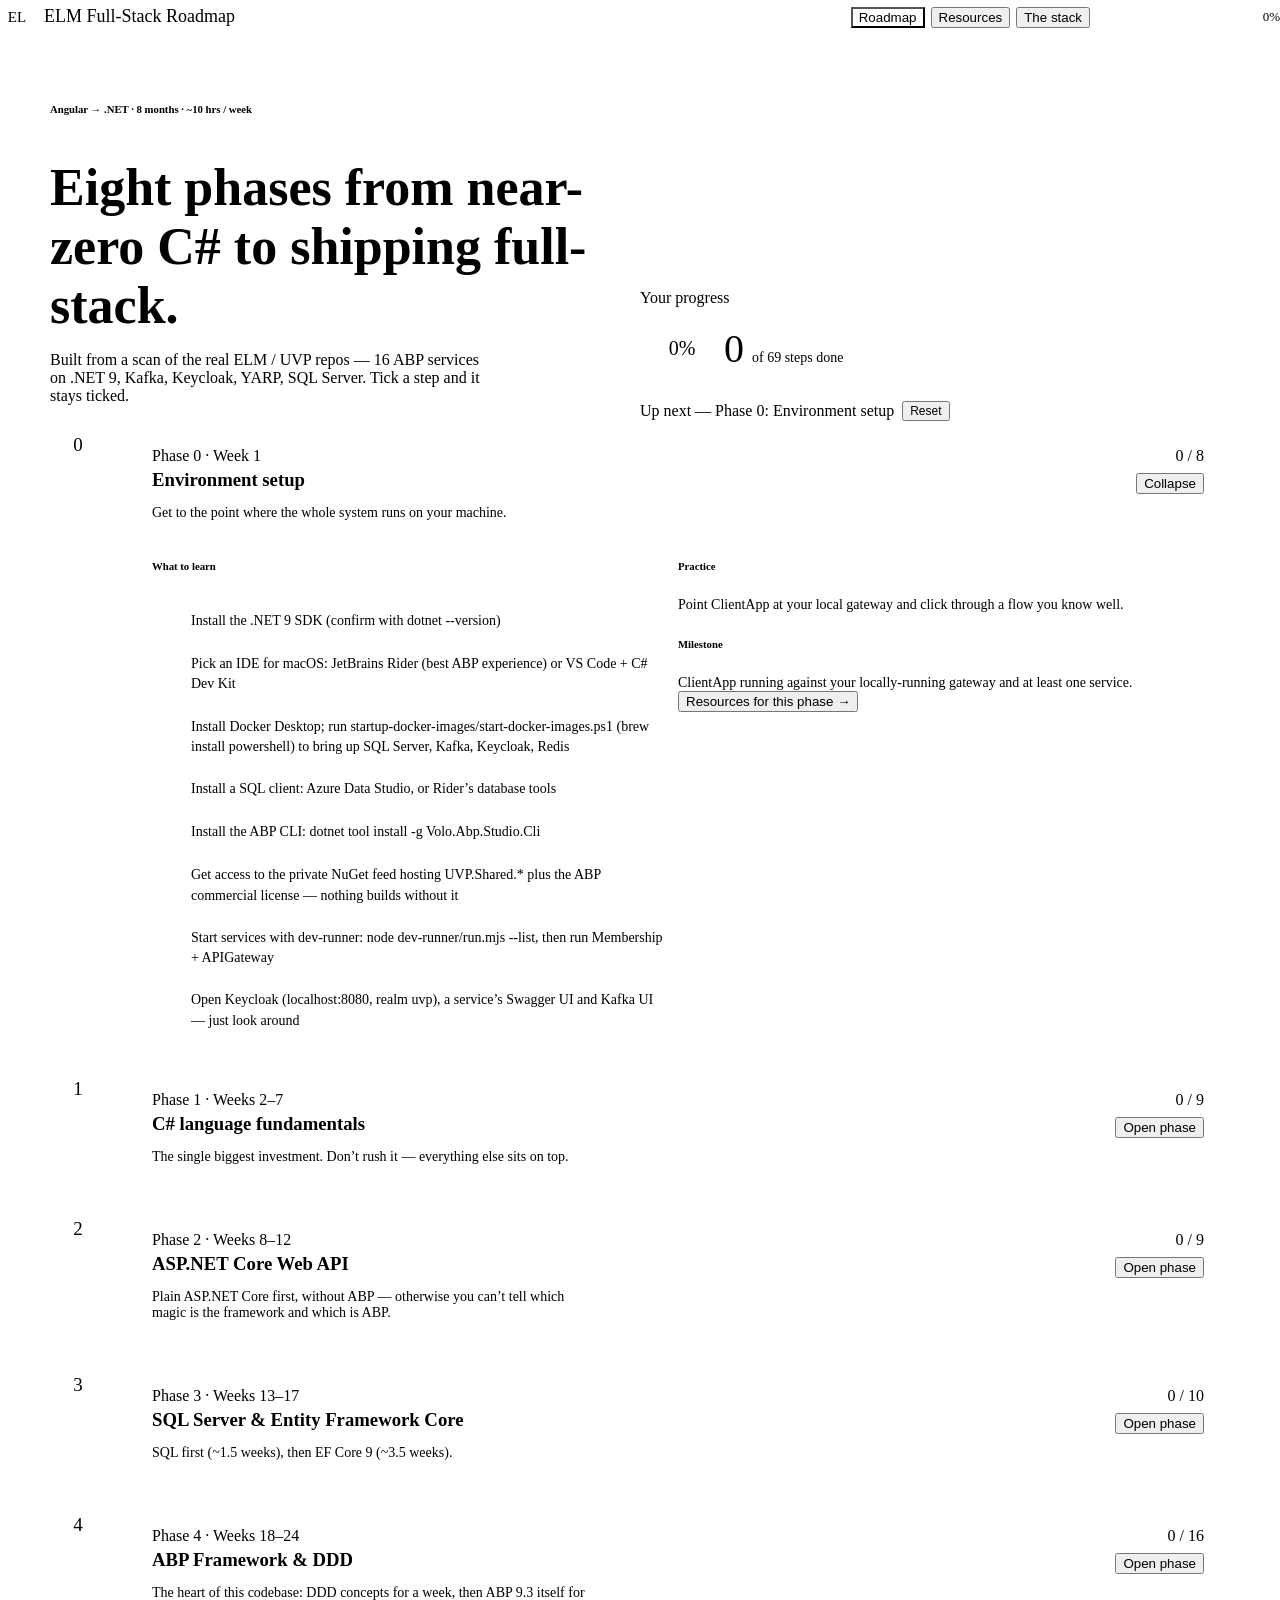
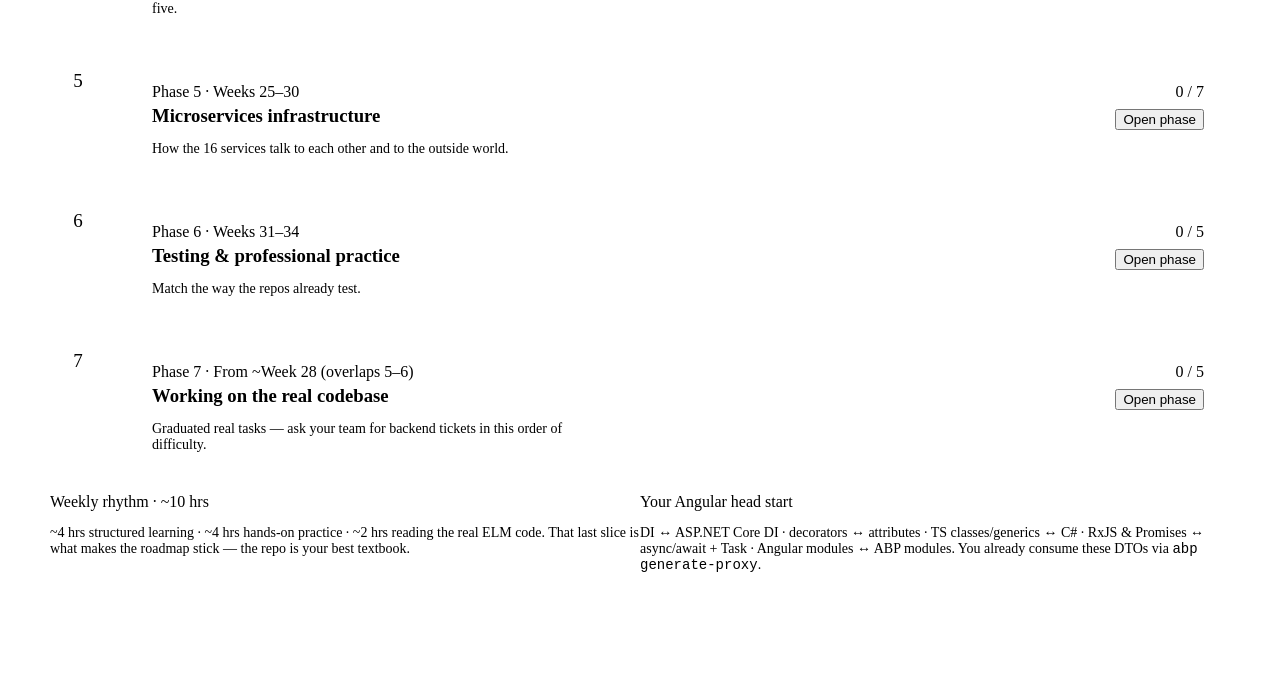
==== index.html @ 526fa4fc "Initial commit Co-Authored-By: Claude Sonnet 5.5 <noreply@anthropic.com>" ====
<!DOCTYPE html>
<html lang="en">
<head>
<meta charset="utf-8">
<meta name="viewport" content="width=device-width, initial-scale=1">
<title>ELM Full-Stack Roadmap</title>
<meta name="description" content="Angular to .NET — eight phases from near-zero C# to shipping full-stack on the ELM / UVP codebase.">
<link rel="stylesheet" href="_ds/organic-2723c117-6408-40a6-97cd-c1ba507fa90a/styles.css">
<link rel="stylesheet" href="app.css">
</head>
<body>

<div class="app">
  <header class="topbar">
    <div class="brand">
      <span class="brand-mark">EL</span>
      <span class="brand-name">ELM Full-Stack Roadmap</span>
    </div>
    <nav class="tabs" id="tabs" aria-label="Sections"></nav>
    <div class="topbar-progress">
      <div class="meter" role="progressbar" aria-label="Overall progress" id="topMeter">
        <div class="meter-fill" id="topMeterFill"></div>
      </div>
      <span class="topbar-pct" id="topPct">0%</span>
    </div>
  </header>

  <main id="main"></main>
</div>

<script src="data.js"></script>
<script src="app.js"></script>
</body>
</html>
---- app.css ----
/* Page-level styles for the ELM roadmap. Everything visual that isn't a
   design-system class lives here — the design source expressed these as
   inline styles, which cannot carry :hover or @media. */

body { margin: 0; }

.app {
  min-height: 100vh;
  background: var(--color-bg);
  color: var(--color-text);
  font-family: var(--font-body);
}

/* — header — */
.topbar {
  position: sticky; top: 0; z-index: 20;
  background: color-mix(in srgb, var(--color-bg) 88%, transparent);
  backdrop-filter: blur(10px);
  padding: var(--space-3) clamp(16px, 4vw, 44px);
  display: flex; align-items: center; gap: var(--space-4); flex-wrap: wrap;
}
.brand { display: flex; align-items: center; gap: 10px; margin-right: auto; }
.brand-mark {
  width: 34px; height: 34px; flex: none; border-radius: 999px;
  background: var(--color-accent); color: var(--color-bg);
  font-family: var(--font-heading); font-size: 15px;
  display: grid; place-items: center;
}
.brand-name { font-family: var(--font-heading); font-size: 18px; line-height: 1.1; }

.tabs { display: flex; gap: 6px; flex-wrap: wrap; }
.tab.is-active { background: var(--color-accent); color: var(--color-bg); }
.tab:not(.is-active):hover { background: color-mix(in srgb, var(--color-text) 7%, transparent); }

.topbar-progress { display: flex; align-items: center; gap: 10px; min-width: 190px; }
.topbar-pct { font-family: var(--font-heading); font-size: 13px; white-space: nowrap; }

.meter {
  flex: 1; height: 9px; border-radius: 999px; overflow: hidden;
  background: color-mix(in srgb, var(--color-text) 10%, transparent);
}
.meter-lg { height: 10px; }
.meter-fill {
  height: 100%; border-radius: 999px; width: 0;
  background: var(--color-accent); transition: width .3s ease;
}
.meter-lg .meter-fill { background: var(--color-accent-2); }

main {
  max-width: 1180px; margin: 0 auto;
  padding: clamp(20px, 4vw, 44px) clamp(16px, 4vw, 44px) 90px;
}

/* — roadmap: hero — */
.hero {
  display: grid; grid-template-columns: repeat(auto-fit, minmax(260px, 1fr));
  gap: var(--space-6); align-items: end; margin-bottom: var(--space-8);
}
.hero h1 { font-size: clamp(34px, 6vw, 52px); margin-bottom: var(--space-3); }
.hero-kicker { color: var(--color-accent); margin-bottom: var(--space-2); }
.hero-lede { max-width: 56ch; font-size: 16px; text-wrap: pretty; }
.score { display: flex; align-items: center; gap: var(--space-3); }
.score-main { display: flex; align-items: baseline; gap: 8px; flex-wrap: wrap; }

/* Circular meter — same value as .meter-lg, read at a glance. */
.ring { width: 84px; height: 84px; flex: none; }
.ring circle {
  fill: none; stroke-width: 8;
  transform: rotate(-90deg); transform-origin: 50% 50%;
}
.ring-track { stroke: color-mix(in srgb, var(--color-text) 10%, transparent); }
.ring-fill {
  stroke: var(--color-accent-2); stroke-linecap: round;
  transition: stroke-dashoffset .4s ease;
}
.ring-text {
  fill: var(--color-text); font-family: var(--font-heading); font-size: 20px;
  text-anchor: middle; dominant-baseline: middle;
}
.score-num { font-family: var(--font-heading); font-size: 40px; line-height: 1; }
.score-of { font-size: 14px; }
.score-foot { display: flex; gap: 8px; flex-wrap: wrap; align-items: center; margin-top: var(--space-1); }

/* — roadmap: phase timeline — */
.phases { display: flex; flex-direction: column; gap: var(--space-4); }
.phase { display: grid; grid-template-columns: 56px 1fr; gap: clamp(10px, 2vw, 20px); align-items: start; }
.phase-rail {
  display: flex; flex-direction: column; align-items: center; gap: 6px;
  padding-top: var(--space-3);
}
.phase-dot {
  width: 48px; height: 48px; flex: none; border-radius: 999px;
  display: grid; place-items: center;
  font-family: var(--font-heading); font-size: 19px;
  background: var(--color-surface); color: var(--color-text);
}
.phase-dot.is-started { background: var(--color-accent); color: var(--color-bg); }
.phase-dot.is-complete { background: var(--color-accent-2-600); color: var(--color-bg); }
.phase-line {
  flex: 1; width: 2px; min-height: 14px; border-radius: 999px;
  background: color-mix(in srgb, var(--color-text) 12%, transparent);
}
.phase-card { gap: var(--space-3); padding: clamp(16px, 2.4vw, 26px); }
.phase-head { display: flex; gap: var(--space-3); align-items: flex-start; flex-wrap: wrap; }
.phase-head-main { flex: 1; min-width: 220px; }
.phase-head-main h3 { margin: 4px 0 6px; }
.phase-blurb { max-width: 62ch; font-size: 14px; }
.phase-head-aside { display: flex; flex-direction: column; align-items: flex-end; gap: 8px; }

.phase-body {
  display: grid; grid-template-columns: repeat(auto-fit, minmax(280px, 1fr));
  gap: var(--space-4); margin-top: var(--space-2);
}
.steps { display: flex; flex-direction: column; gap: 6px; }
.step {
  display: flex; gap: 10px; align-items: flex-start; cursor: pointer;
  padding: 8px 10px; border-radius: var(--radius-md);
  transition: background .15s ease;
}
.step.is-done { background: color-mix(in srgb, var(--color-accent-2) 12%, transparent); }
.step:hover { background: color-mix(in srgb, var(--color-accent) 9%, transparent); }
.step-box {
  appearance: none; -webkit-appearance: none;
  width: 19px; height: 19px; flex: none; margin: 2px 0 0;
  border-radius: 999px; border: 1.5px solid var(--color-divider);
  background: transparent; cursor: pointer;
}
.step-box:checked {
  background: var(--color-accent);
  box-shadow: inset 0 0 0 4px var(--color-surface);
}
.step-label { font-size: 14px; line-height: 1.45; text-wrap: pretty; }
.step-box:checked ~ .step-label { opacity: .55; text-decoration: line-through; }

.phase-side { display: flex; flex-direction: column; gap: var(--space-3); }
.note { padding: var(--space-3); border-radius: var(--radius-lg); }
.note p { margin: 0; font-size: 14px; text-wrap: pretty; }
.note-practice { background: var(--color-accent-2-100); }
.note-practice h6 { color: var(--color-accent-2-800); }
.note-practice p { color: var(--color-accent-2-900); }
.note-milestone { background: var(--color-accent-100); }
.note-milestone h6 { color: var(--color-accent-800); }
.note-milestone p { color: var(--color-accent-900); }

.footnotes {
  display: grid; grid-template-columns: repeat(auto-fit, minmax(240px, 1fr));
  gap: var(--space-4); margin-top: var(--space-8);
}
.footnotes .card { background: var(--color-neutral-200); }
.footnotes .card-body { font-size: 14px; }

/* — resources — */
.strategies {
  display: grid; grid-template-columns: repeat(auto-fit, minmax(250px, 1fr));
  gap: var(--space-4); margin: var(--space-6) 0;
}
.section-lede { max-width: 60ch; font-size: 16px; }
.filters { display: flex; flex-direction: column; gap: var(--space-2); margin-bottom: var(--space-6); }
.filter-row { display: flex; gap: 6px; flex-wrap: wrap; align-items: center; }
.filter-label { font-size: 12px; min-width: 52px; }
.chip { font-size: 13px; border-color: var(--color-divider); }
.chip.is-active { background: var(--color-accent-2-600); color: var(--color-bg); }
.chip:not(.is-active):hover { background: color-mix(in srgb, var(--color-text) 7%, transparent); }

.resource-grid {
  display: grid; grid-template-columns: repeat(auto-fill, minmax(300px, 1fr));
  gap: var(--space-4);
}
.resource {
  text-decoration: none; color: var(--color-text);
  transition: transform .15s ease, box-shadow .15s ease;
}
.resource:hover { transform: translateY(-3px); box-shadow: var(--shadow-md); }
.resource-tags { display: flex; gap: 6px; flex-wrap: wrap; align-items: center; }
.resource-topic { font-size: 11px; margin-left: auto; }
.resource .card-body { font-size: 13px; text-wrap: pretty; }
.resource .card-title { text-wrap: pretty; }
.empty { padding: var(--space-6) 0; }

.scroll-x { overflow-x: auto; }
.buy-when { white-space: nowrap; }
.buy-cost { text-align: right; white-space: nowrap; font-family: var(--font-heading); }
.buy-head-cost { text-align: right; }

/* — stack — */
.stack-table { margin: var(--space-6) 0; }
.stack-area { white-space: nowrap; font-family: var(--font-heading); font-size: 13px; }
.services { display: flex; gap: 8px; flex-wrap: wrap; margin-bottom: var(--space-6); }
.services .tag { font-size: 12px; padding: 6px 12px; }
.stack-notes {
  display: grid; grid-template-columns: repeat(auto-fit, minmax(300px, 1fr));
  gap: var(--space-4);
}
.tree {
  margin: 0; font-size: 12.5px; line-height: 1.7; overflow-x: auto;
  font-family: ui-monospace, SFMono-Regular, Menlo, monospace;
}
.callout-warn { background: var(--color-accent-100); }
.callout-warn .card-body { font-size: 14px; color: var(--color-accent-900); }
.callout-skip { background: var(--color-neutral-200); }
.skips { display: flex; gap: 6px; flex-wrap: wrap; }
.skips .tag { opacity: .75; }
.stack-lede { font-size: 14px; max-width: 60ch; }

@media print {
  .no-print { display: none; }
  .app { background: #fff; }
  .topbar { position: static; }
  .phase-card, .card { box-shadow: none; }
}

/* Under ~640px the header wraps to three rows; pinning it would eat a third
   of the viewport, so it scrolls away and the phase rail narrows. */
@media (max-width: 640px) {
  .topbar { position: static; }
  .phase { grid-template-columns: 40px 1fr; }
  .phase-dot { width: 40px; height: 40px; font-size: 16px; }
  .phase-head-aside { align-items: flex-start; flex-direction: row; align-self: stretch; }
}
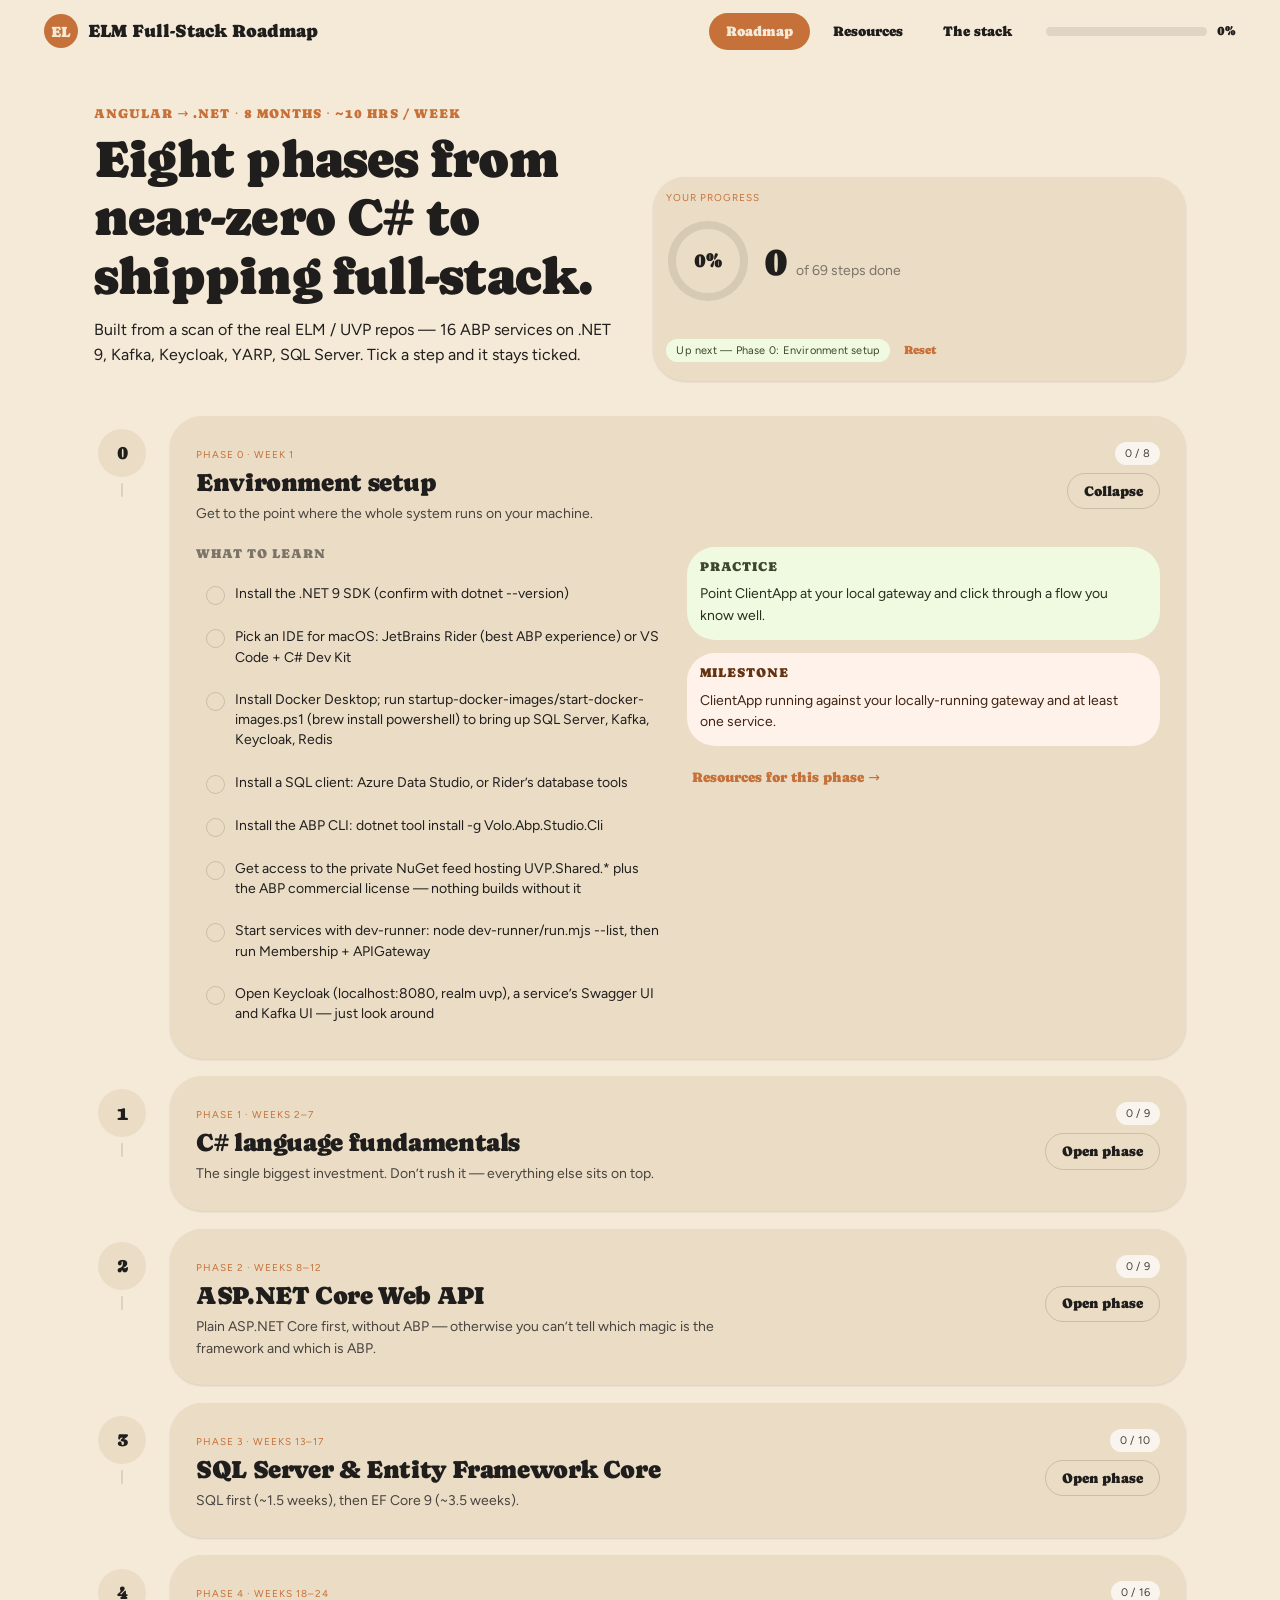
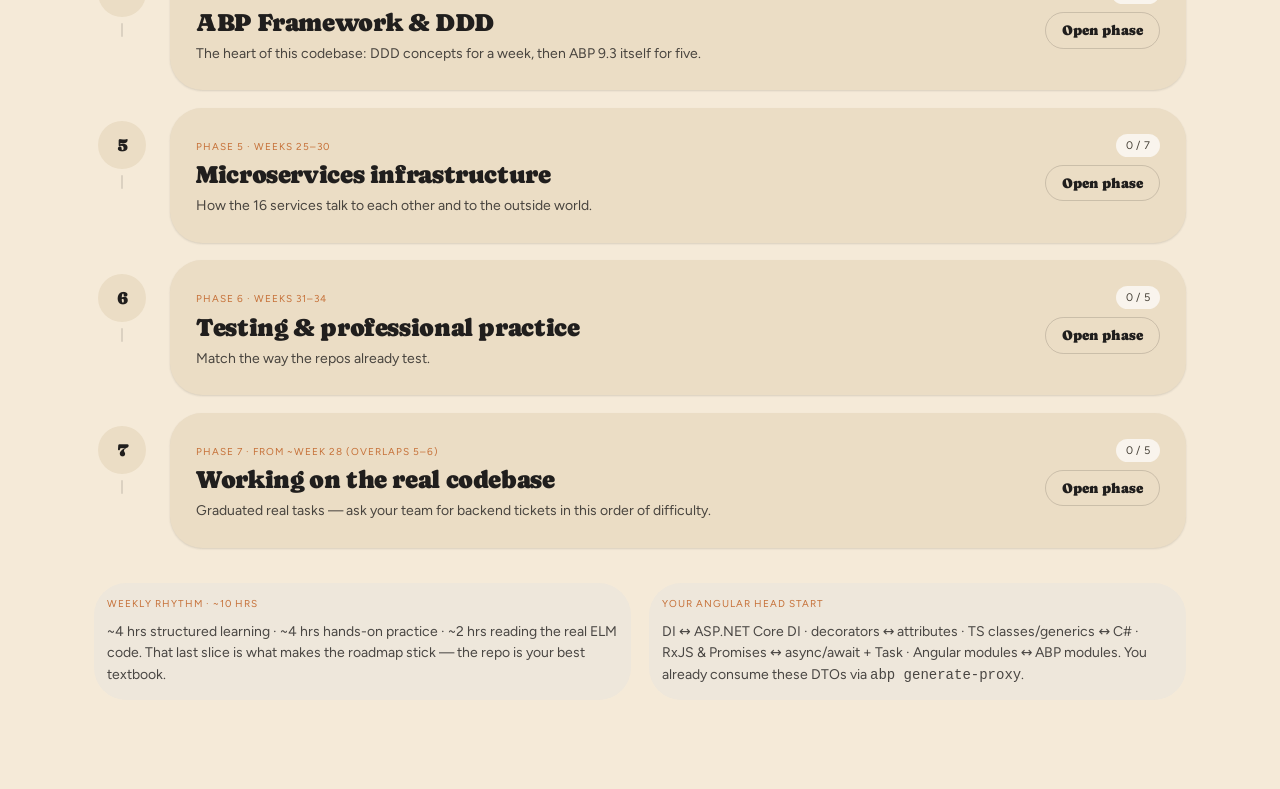
==== commit d928e037: "fix: move Organic design system to root for production deploys _ds was gitignored, so styles never s" ====
--- a/index.html
+++ b/index.html
@@ -5,7 +5,7 @@
 <meta name="viewport" content="width=device-width, initial-scale=1">
 <title>ELM Full-Stack Roadmap</title>
 <meta name="description" content="Angular to .NET — eight phases from near-zero C# to shipping full-stack on the ELM / UVP codebase.">
-<link rel="stylesheet" href="_ds/organic-2723c117-6408-40a6-97cd-c1ba507fa90a/styles.css">
+<link rel="stylesheet" href="styles.css">
 <link rel="stylesheet" href="app.css">
 </head>
 <body>
--- a/styles.css
+++ b/styles.css
@@ -0,0 +1,256 @@
+/* Organic — design-system tokens and component classes. This file is the source of truth for the system's look; retune it here and see readme.md. */
+@import url('https://fonts.googleapis.com/css2?family=Caprasimo:wght@400&family=Figtree:wght@400;600;700&display=swap');
+
+:root {
+  --color-bg: #f5ead8;
+  --color-surface: #ebddc5;
+  --color-text: #201e1d;
+  --color-accent: #c67139;
+  --color-accent-2: #7a8a5e;
+  --color-divider: color-mix(in srgb, #201e1d 16%, transparent);
+
+  /* Tonal ramps — generated in OKLCH on one shared lightness scale, so the
+     same step of any role matches the others in visual value. */
+  --color-neutral-100: #f9f4ed;
+  --color-neutral-200: #eee7db;
+  --color-neutral-300: #dcd3c4;
+  --color-neutral-400: #c0b6a5;
+  --color-neutral-500: #a19786;
+  --color-neutral-600: #82796a;
+  --color-neutral-700: #645c50;
+  --color-neutral-800: #474238;
+  --color-neutral-900: #2e2b25;
+
+  --color-accent-100: #fff2eb;
+  --color-accent-200: #ffe1d0;
+  --color-accent-300: #ffc6a5;
+  --color-accent-400: #f6a06b;
+  --color-accent-500: #d67f48;
+  --color-accent-600: #b2622d;
+  --color-accent-700: #8c491a;
+  --color-accent-800: #643312;
+  --color-accent-900: #402310;
+
+  --color-accent-2-100: #f0fae1;
+  --color-accent-2-200: #e1eecc;
+  --color-accent-2-300: #ccdbb2;
+  --color-accent-2-400: #aebf92;
+  --color-accent-2-500: #8fa073;
+  --color-accent-2-600: #728157;
+  --color-accent-2-700: #56633f;
+  --color-accent-2-800: #3d472b;
+  --color-accent-2-900: #272e1b;
+
+  --font-heading: "Caprasimo", system-ui, sans-serif;
+  --font-heading-weight: 400;
+  --font-body: "Figtree", system-ui, sans-serif;
+
+  --space-1: 4.4px;
+  --space-2: 8.8px;
+  --space-3: 13.2px;
+  --space-4: 17.6px;
+  --space-6: 26.4px;
+  --space-8: 35.2px;
+
+  --radius-sm: 8px;
+  --radius-md: 16px;
+  --radius-lg: 28px;
+
+  /* Elevation — derived from the ground: soft ink-tinted shadows on a
+     light theme, a hairline edge + ambient darkness on a dark one. */
+  --shadow-sm: 0 1px 2px color-mix(in srgb, #2e2b25 14%, transparent);
+  --shadow-md: 0 3px 10px color-mix(in srgb, #2e2b25 16%, transparent);
+  --shadow-lg: 0 12px 32px color-mix(in srgb, #2e2b25 22%, transparent);
+}
+
+body {
+  background: var(--color-bg);
+  color: var(--color-text);
+  font-family: var(--font-body);
+}
+h1, h2, h3, h4 { font-family: var(--font-heading); font-weight: var(--font-heading-weight); }
+
+.washed{filter:saturate(0.6) contrast(0.85) brightness(1.1) opacity(0.94)}
+
+/* ══════════════════════════════════════════════════════════════════════════
+   Components — built with the tokens above. Plain CSS
+   on plain HTML: no JavaScript, no build step. Each class is documented in
+   readme.md and demonstrated in foundations/ and components/.
+   ══════════════════════════════════════════════════════════════════════ */
+
+*, *::before, *::after { box-sizing: border-box; }
+body { margin: 0; font-size: 15px; line-height: 1.55; font-weight: 400; }
+h1, h2, h3, h4, h5, h6 {
+  font-family: var(--font-heading); font-weight: var(--font-heading-weight);
+  line-height: 1.12; letter-spacing: -0.015em; margin: 0 0 var(--space-2);
+}
+h1 { font-size: 42px; }
+h2 { font-size: 32px; }
+h3 { font-size: 25px; }
+h4 { font-size: 20px; }
+h5 { font-size: 16px; }
+h6 { font-size: 13px; }
+h6 { letter-spacing: 0.08em; text-transform: uppercase; }
+p { margin: 0 0 var(--space-3); }
+a { color: var(--color-accent); text-underline-offset: 3px; }
+img { display: block; max-width: 100%; }
+figure { margin: 0; }
+figcaption {
+  font-size: 11px; margin-top: var(--space-1);
+  color: color-mix(in srgb, var(--color-text) 55%, transparent);
+}
+.text-muted { color: color-mix(in srgb, var(--color-text) 55%, transparent); }
+:focus { outline: none; }
+:focus-visible { outline: 2px solid var(--color-accent); outline-offset: 2px; }
+::selection { background: color-mix(in srgb, var(--color-accent) 30%, transparent); }
+
+/* — rules — */
+.hr {
+  height: 1px; border: 0; margin: var(--space-4) 0;
+  background: var(--color-divider);
+}
+
+/* — buttons — */
+.btn {
+  display: inline-flex; align-items: center; justify-content: center; gap: 6px;
+  cursor: pointer; text-decoration: none;
+  font-family: var(--font-heading); font-weight: var(--font-heading-weight);
+  font-size: 14px; line-height: 1.2; color: var(--color-text); /* matches the .input's 14px —
+     the pair sits side by side in sign-up rows */
+  background: transparent; border: 1px solid transparent;
+  padding: var(--space-2) calc(var(--space-3) * 1.2);
+  border-radius: var(--radius-md);
+}
+.btn svg { display: block; }
+.btn:disabled { opacity: 0.45; cursor: not-allowed; }
+.btn-primary { background: var(--color-accent); color: var(--color-bg); }
+.btn-primary:hover { background: var(--color-accent-600); }
+.btn-primary:active { background: var(--color-accent-700); }
+.btn-secondary { border-color: var(--color-divider); }
+.btn-secondary:hover { background: color-mix(in srgb, var(--color-text) 7%, transparent); }
+.btn-secondary:active { background: color-mix(in srgb, var(--color-text) 14%, transparent); }
+.btn-ghost { color: var(--color-accent); padding-inline: var(--space-1); }
+.btn-ghost:hover { background: color-mix(in srgb, var(--color-accent) 10%, transparent); }
+.btn-ghost:active { background: color-mix(in srgb, var(--color-accent) 18%, transparent); }
+.btn-icon { width: 36px; height: 36px; padding: 0; }
+.btn-block { width: 100%; margin-top: var(--space-2); }
+
+/* — forms — */
+.field > label {
+  display: block; font-size: 12px; margin-bottom: 5px;
+  color: color-mix(in srgb, var(--color-text) 70%, transparent);
+}
+.input {
+  width: 100%; min-height: 36px; padding: 6px 10px; font: inherit;
+  font-size: 14px; color: var(--color-text); caret-color: var(--color-accent);
+  background: var(--color-surface);
+  border: 1px solid var(--color-divider); border-radius: var(--radius-md);
+}
+.input:hover { border-color: color-mix(in srgb, var(--color-text) 45%, transparent); }
+.input:focus-visible { border-color: var(--color-accent); outline-offset: 0; }
+textarea.input { min-height: 90px; resize: vertical; }
+.radio { display: inline-flex; align-items: center; gap: 8px; cursor: pointer; font-size: 14px; }
+.radio input, .seg-opt input {
+  position: absolute; opacity: 0; width: 0; height: 0; pointer-events: none;
+}
+.radio .dot {
+  width: 16px; height: 16px; flex: none; border-radius: 50%;
+  border: 1.5px solid var(--color-divider);
+}
+.radio:hover .dot { border-color: var(--color-accent); }
+.radio input:checked + .dot {
+  border-color: var(--color-accent); background: var(--color-accent);
+  box-shadow: inset 0 0 0 4px var(--color-bg);
+}
+.radio input:focus-visible + .dot { outline: 2px solid var(--color-accent); outline-offset: 2px; }
+.seg {
+  display: inline-flex; overflow: hidden;
+  border: 1px solid var(--color-divider); border-radius: var(--radius-md);
+}
+.seg-opt {
+  display: inline-flex; align-items: center; gap: 6px;
+  padding: 7px 12px; font-size: 13px; cursor: pointer;
+}
+.seg-opt + .seg-opt { border-left: 1px solid var(--color-divider); }
+.seg-opt:has(input:checked) { background: var(--color-accent); color: var(--color-bg); }
+.seg-opt:not(:has(input:checked)):hover { background: color-mix(in srgb, var(--color-text) 7%, transparent); }
+.seg-opt:has(input:focus-visible) { outline: 2px solid var(--color-accent); outline-offset: -2px; }
+
+/* — cards — */
+.card {
+  display: flex; flex-direction: column; gap: var(--space-2);
+  padding: var(--space-3); border-radius: var(--radius-md); background: var(--color-surface);
+}
+.card-kicker { font-size: 10px; letter-spacing: 0.1em; text-transform: uppercase; color: var(--color-accent); }
+.card-title {
+  font-family: var(--font-heading); font-weight: var(--font-heading-weight);
+  font-size: 17px; line-height: 1.2;
+}
+.card-body { margin: 0; font-size: 13px; opacity: 0.8; flex: 1; }
+.card-meta {
+  display: flex; align-items: center; gap: 6px; font-size: 11px;
+  color: color-mix(in srgb, var(--color-text) 50%, transparent);
+}
+.elev-sm { box-shadow: var(--shadow-sm); }
+.elev-md { box-shadow: var(--shadow-md); }
+.elev-lg { box-shadow: var(--shadow-lg); }
+
+/* — tags — */
+.tag {
+  display: inline-flex; align-items: center; font-size: 11px;
+  letter-spacing: 0.02em; padding: 3px 10px;
+  border-radius: calc(var(--radius-md) * 0.75);
+}
+.tag-accent { background: var(--color-accent-100); color: var(--color-accent-800); }
+.tag-accent-2 { background: var(--color-accent-2-100); color: var(--color-accent-2-800); }
+.tag-neutral { background: var(--color-neutral-100); color: var(--color-neutral-800); }
+.tag-outline { border: 1px solid var(--color-accent); color: var(--color-accent); }
+
+/* — navigation — */
+.nav {
+  display: flex; align-items: center; gap: var(--space-4);
+  padding: var(--space-3) var(--space-4);
+  border-bottom: none;
+}
+.nav-brand {
+  font-family: var(--font-heading); font-weight: var(--font-heading-weight);
+  font-size: 18px; margin-right: auto;
+}
+.nav a { color: inherit; text-decoration: none; font-size: 14px; }
+.nav a:hover, .nav a[aria-current='page'] { color: var(--color-accent); }
+
+/* — tables — */
+.table { width: 100%; border-collapse: collapse; font-size: 14px; }
+.table th {
+  text-align: left; font-size: 11px; letter-spacing: 0.08em; text-transform: uppercase;
+  color: color-mix(in srgb, var(--color-text) 60%, transparent);
+  padding: var(--space-2); border-bottom: 1px solid var(--color-divider);
+}
+.table td {
+  padding: var(--space-2);
+  border-bottom: 1px solid color-mix(in srgb, var(--color-text) 8%, transparent);
+}
+.table tbody tr:hover { background: color-mix(in srgb, var(--color-text) 4%, transparent); }
+
+/* — dialog — */
+.dialog-backdrop {
+  position: fixed; inset: 0; display: grid; place-items: center;
+  padding: var(--space-4);
+  background: color-mix(in srgb, var(--color-neutral-900) 50%, transparent);
+}
+.dialog {
+  width: min(440px, 100%); display: flex; flex-direction: column; gap: var(--space-3);
+  padding: var(--space-4); border-radius: var(--radius-lg);
+  background: var(--color-surface); box-shadow: var(--shadow-lg);
+}
+.dialog-title {
+  font-family: var(--font-heading); font-weight: var(--font-heading-weight);
+  font-size: 20px;
+}
+.dialog-body { font-size: 14px; opacity: 0.85; }
+.dialog-actions { display: flex; justify-content: flex-end; gap: var(--space-2); margin-top: var(--space-2); }
+
+/* — rounded frame: everything softens, small controls go pill — */
+.card, .dialog { border-radius: calc(var(--radius-lg) * 1.15); }
+.btn, .tag, .seg, .input { border-radius: 999px; }
+.input { padding-inline: 14px; }
